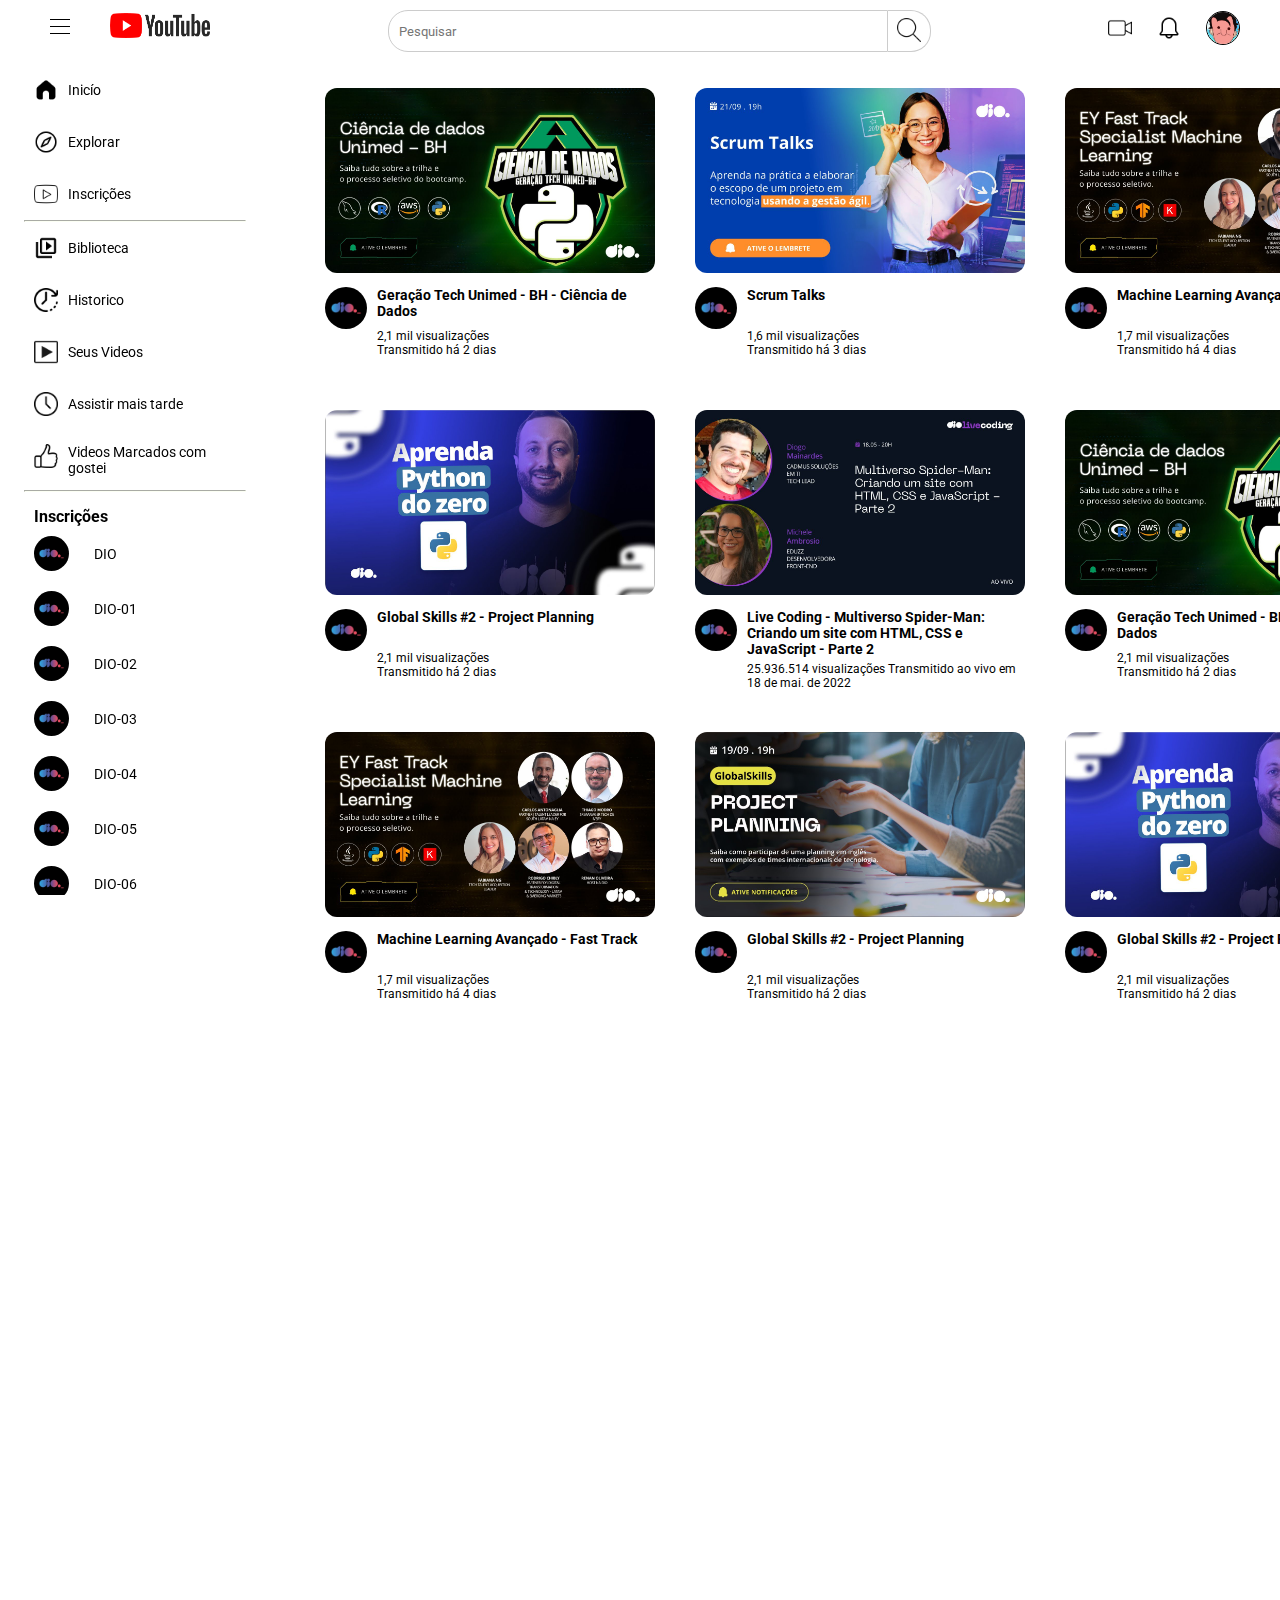
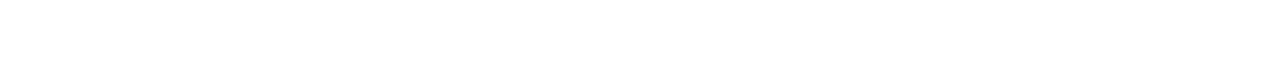
==== Desafio Youtube Homepage/index.html @ 8edd68be "Add files via upload" ====
<!DOCTYPE html>
<html>
<head>
    <title>Youtube</title>
    <link rel="icon" href="images/youtube.png">
    <link rel="stylesheet" href="style.css">
</head>
<body>
    <header>
        <div class="menu-icon">
            <div class="bar"></div>
            <div class="bar"></div>
            <div class="bar"></div>
        </div>
        <div class="logo">
            <a href="https://www.youtube.com">
                <img src="images/yt_logo_rgb_light.png" alt="">
            </a>
        </div>
        <div class="search-bar">
            <input type="text" class="search-input" placeholder="Pesquisar">
            <button class="search-button">
              <img src="images/loupe.png" alt="">
            </button>
          </div>
          <div class="container-icons">
            <img src="images/video-camera.png" alt="">
            <img src="images/bell.png" alt="">
            <div id="profile">
                <img src="images/profile.jpg" alt="">
            </div>
          </div>


    </header>
    <aside class="side-bar">
        
        <div id="home">
            <img src="images/Icons/Home-button.png" alt="home-icon" width="24px" height="24px">
            <p>Inicío</p>
        </div>

        <div id="explore">
            <img src="images/Icons/Explore-icon.png" alt="explore-icon" width="24px" height="24px">
            <p>Explorar</p>
        </div>

        <div id="subscriptions">
            <img src="images/Icons/Inscricoes-icon.png" alt="subs-icon" width="24px" height="24px">
            <p>Inscrições</p>
        </div>

        <hr id="hr1">

        <div id="library">
            <img src="images/Icons/Biblioteca-icon.png" alt="music-icon" width="24px" height="24px">
            <p>Biblioteca</p>
        </div>

        <div id="history">
            <img src="images/Icons/history-icon.png" alt="music-icon" width="24px" height="24px">
            <p>Historico</p>
        </div>

        <div id="your-videos">
            <img src="images/Icons/Play-icon.png" alt="music-icon" width="24px" height="24px">
            <p>Seus Videos</p>
        </div>

        <div id="watch-later">
            <img src="images/Icons/Clock-icon.png" alt="music-icon" width="24px" height="24px">
            <p>Assistir mais tarde</p>
        </div>

        <div id="liked">
            <img src="images/Like-button.png" alt="music-icon" width="24px" height="24px">
            <p>Videos Marcados com gostei</p>
        </div>
        <hr id="hr1">

        <div id="subsbar">
            <p>Inscrições</p>
        </div>
        <a href="https://www.youtube.com/@diomakethechange">
            <div class="channels">
                <img src="images/DIO-logo.png" alt="music-icon" width="35px" height="35px">
                <p>DIO</p>
            </div>
        </a>

        <a href="https://www.youtube.com/@diomakethechange">
            <div class="channels">
                <img src="images/DIO-logo.png" alt="music-icon" width="35px" height="35px">
                <p>DIO-01</p>
            </div>
        </a>
        <a href="https://www.youtube.com/@diomakethechange">
            <div class="channels">
                <img src="images/DIO-logo.png" alt="music-icon" width="35px" height="35px">
                <p>DIO-02</p>
            </div>
        </a>
        <a href="https://www.youtube.com/@diomakethechange">
            <div class="channels">
                <img src="images/DIO-logo.png" alt="music-icon" width="35px" height="35px">
                <p>DIO-03</p>
            </div>
        </a>

        <a href="https://www.youtube.com/@diomakethechange">
            <div class="channels">
                <img src="images/DIO-logo.png" alt="music-icon" width="35px" height="35px">
                <p>DIO-04</p>
            </div>
        </a>

        <a href="https://www.youtube.com/@diomakethechange">
            <div class="channels">
                <img src="images/DIO-logo.png" alt="music-icon" width="35px" height="35px">
                <p>DIO-05</p>
            </div>
        </a>

        <a href="https://www.youtube.com/@diomakethechange">
            <div class="channels">
                <img src="images/DIO-logo.png" alt="music-icon" width="35px" height="35px">
                <p>DIO-06</p>
            </div>
        </a>

        <a href="https://www.youtube.com/@diomakethechange">
            <div class="channels">
                <img src="images/DIO-logo.png" alt="music-icon" width="35px" height="35px">
                <p>DIO-07</p>
            </div>
        </a>

        <a href="https://www.youtube.com/@diomakethechange">
            <div class="channels">
                <img src="images/DIO-logo.png" alt="music-icon" width="35px" height="35px">
                <p>DIO-08</p>
            </div>
        </a>

        <a href="https://www.youtube.com/@diomakethechange">
            <div class="channels">
                <img src="images/DIO-logo.png" alt="music-icon" width="35px" height="35px">
                <p>DIO-09</p>
            </div>
        </a>
        <hr id="hr2">
        <footer>
            <span>Sobre</span>
            <span>Imprensa</span>
            <br>
            <span>Direitos autorais</span>
            <br>
            <span>Entre em contato</span>
            <br>
            <span>Criadores de conteúdo</span>
            <br>
            <span>Publicidade</span>
            <span>Desenvolvedores</span>
            <br>
            <br>
            <span>Termos</span>
            <span>Privacidade</span>
            <br>
            <span>Política e segurança</span>
            <br>
            <span>Como funciona o YouTube</span>
            <br>
            <span>Testar os novos recursos</span>
            <br>
            <br>
            <span id="copyright">©2023 Google LLC</span>
        </footer>
    </aside>
    <main>
        <div id="video-1">
            <a href="https://www.youtube.com/watch?v=PkEpHoXUkeM"><img  src="images/Thumbs/Unimed.png" alt="Unimed-Video" width="330px" height="185px"></a>
            <a href="https://www.youtube.com/@diomakethechange">
                <div class="info">
                    <img class="channel-logo-main-page" src="images/DIO-logo.png" alt="" width="42px" height="42px">
                    <p class="portrait-01">Geração Tech Unimed - BH - Ciência de Dados</p>
                    <span class="portrait-02">2,1 mil visualizações Transmitido há 2 dias</span>
                </div>
            </a>
        </div>
        <div id="video-2">
            <a href="https://www.youtube.com/watch?v=0kpfMxtX7M4"><img  src="images/Thumbs/Scrum.png" alt="Scrum-Video" width="330px" height="185px"></a>
            <a href="https://www.youtube.com/@diomakethechange">
                <div class="info">
                    <img class="channel-logo-main-page" src="images/DIO-logo.png" alt="" width="42px" height="42px">
                    <p class="portrait-01">Scrum Talks</p>
                    <span class="portrait-02">1,6 mil visualizações Transmitido há 3 dias</span>
                </div>
            </a>
        </div>
        <div id="video-3">
            <a href="https://www.youtube.com/watch?v=Ru9AyUPSNPk"><img  src="images/Thumbs/Machine.png" alt="Machine-video" width="330px" height="185px"></a>
            <a href="https://www.youtube.com/@diomakethechange">
                <div class="info">
                    <img class="channel-logo-main-page" src="images/DIO-logo.png" alt="" width="42px" height="42px">
                    <p class="portrait-01">Machine Learning Avançado - Fast Track</p>
                    <span class="portrait-02">1,7 mil visualizações Transmitido há 4 dias</span>
                </div>
            </a>
        </div>

        <div id="video-4">
            <a href="https://www.youtube.com/watch?v=gTYMAoX_27c"><img  src="images/Thumbs/Global.png" alt="Global-video" width="330px" height="185px"></a>
            <a href="https://www.youtube.com/@diomakethechange">
                <div class="info">
                    <img class="channel-logo-main-page" src="images/DIO-logo.png" alt="" width="42px" height="42px">
                    <p class="portrait-01">Global Skills #2 - Project Planning</p>
                    <span class="portrait-02">2,1 mil visualizações Transmitido há 2 dias</span>
                </div>
            </a>
        </div>

        <div id="video-5">
            <a href="https://www.youtube.com/watch?v=LWyxFrwSGoM"><img  src="images/Thumbs/Python.png" alt="Python-video" width="330px" height="185px"></a>
            <a href="https://www.youtube.com/@diomakethechange">
                <div class="info">
                    <img class="channel-logo-main-page" src="images/DIO-logo.png" alt="" width="42px" height="42px">
                    <p class="portrait-01">Global Skills #2 - Project Planning</p>
                    <span class="portrait-02">2,1 mil visualizações Transmitido há 2 dias</span>
                </div>
            </a>
        </div>

        <div id="video-6">
            <a href="https://www.youtube.com/watch?v=0IY5TJwAbcQ&t=2s"><img  src="images/Thumbs/Multiverso-DIO.png" alt="Multiverso-video" width="330px" height="185px"></a>
            <a href="https://www.youtube.com/@diomakethechange">
                <div class="info">
                    <img class="channel-logo-main-page" src="images/DIO-logo.png" alt="" width="42px" height="42px">
                    <p>Live Coding - Multiverso Spider-Man: Criando um site com HTML, CSS e JavaScript - Parte 2</p>
                    <span class="portrait-02">25.936.514 visualizações  Transmitido ao vivo em 18 de mai. de 2022</span>
                </div>
            </a>
        </div>

        <div id="video-7">
            <a href="https://www.youtube.com/watch?v=PkEpHoXUkeM"><img  src="images/Thumbs/Unimed.png" alt="Unimed-Video" width="330px" height="185px"></a>
            <a href="https://www.youtube.com/@diomakethechange">
                <div class="info">
                    <img class="channel-logo-main-page" src="images/DIO-logo.png" alt="" width="42px" height="42px">
                    <p class="portrait-01">Geração Tech Unimed - BH - Ciência de Dados</p>
                    <span class="portrait-02">2,1 mil visualizações Transmitido há 2 dias</span>
                </div>
            </a>
        </div>

        <div id="video-8">
            <a href="https://www.youtube.com/watch?v=0kpfMxtX7M4"><img  src="images/Thumbs/Scrum.png" alt="Scrum-Video" width="330px" height="185px"></a>
            <a href="https://www.youtube.com/@diomakethechange">
                <div class="info">
                    <img class="channel-logo-main-page" src="images/DIO-logo.png" alt="" width="42px" height="42px">
                    <p class="portrait-01">Scrum Talks</p>
                    <span class="portrait-02">1,6 mil visualizações Transmitido há 3 dias</span>
                </div>
            </a>
        </div>

        <div id="video-9">
            <a href="https://www.youtube.com/watch?v=Ru9AyUPSNPk"><img  src="images/Thumbs/Machine.png" alt="Machine-video" width="330px" height="185px"></a>
            <a href="https://www.youtube.com/@diomakethechange">
                <div class="info">
                    <img class="channel-logo-main-page" src="images/DIO-logo.png" alt="" width="42px" height="42px">
                    <p class="portrait-01">Machine Learning Avançado - Fast Track</p>
                    <span class="portrait-02">1,7 mil visualizações Transmitido há 4 dias</span>
                </div>
            </a>
        </div>

        <div id="video-10">
            <a href="https://www.youtube.com/watch?v=gTYMAoX_27c"><img  src="images/Thumbs/Global.png" alt="Global-video" width="330px" height="185px"></a>
            <a href="https://www.youtube.com/@diomakethechange">
                <div class="info">
                    <img class="channel-logo-main-page" src="images/DIO-logo.png" alt="" width="42px" height="42px">
                    <p class="portrait-01">Global Skills #2 - Project Planning</p>
                    <span class="portrait-02">2,1 mil visualizações Transmitido há 2 dias</span>
                </div>
            </a>
        </div>

        <div id="video-11">
            <a href="https://www.youtube.com/watch?v=LWyxFrwSGoM"><img  src="images/Thumbs/Python.png" alt="Python-video" width="330px" height="185px"></a>
            <a href="https://www.youtube.com/@diomakethechange">
                <div class="info">
                    <img class="channel-logo-main-page" src="images/DIO-logo.png" alt="" width="42px" height="42px">
                    <p class="portrait-01">Global Skills #2 - Project Planning</p>
                    <span class="portrait-02">2,1 mil visualizações Transmitido há 2 dias</span>
                </div>
            </a>
        </div>

        <div id="video-12">
            <a href="https://www.youtube.com/watch?v=0IY5TJwAbcQ&t=2s"><img  src="images/Thumbs/Multiverso-DIO.png" alt="Multiverso-video" width="330px" height="185px"></a>
            <a href="https://www.youtube.com/@diomakethechange">
                <div class="info">
                    <img class="channel-logo-main-page" src="images/DIO-logo.png" alt="" width="42px" height="42px">
                    <p>Live Coding - Multiverso Spider-Man: Criando um site com HTML, CSS e JavaScript - Parte 2</p>
                    <span class="portrait-02">25.936.514 visualizações  Transmitido ao vivo em 18 de mai. de 2022</span>
                </div>
            </a>
        </div>
    </main>

    
        
    
     
</body>
</html>
---- Desafio Youtube Homepage/style.css ----
@import url('https://fonts.googleapis.com/css2?family=Press+Start+2P&family=Raleway:wght@400;600;700;900&family=Roboto:wght@400;500;700;900&display=swap');
/*
Sumario
HEADER-16
MENU -32
LOGO - 60
SEARCH-BAR - 73
ICONES - linha 124
SIDE-BAR - linha 154
MAIN - linha 377
*/
*{
    margin: 0;
    box-sizing: border-box;
    font-family: 'Roboto', sans-serif;
}

header{
    height: 56px;
    display: flex;
    justify-content: space-between;
    position: sticky;
    top: 0;
    left: 0;
    background-color: white;
    
    
}
a{
    text-decoration: none;
    color: black;
}
/* INICIO MENU*/
.menu-icon{
    
    width: 40px;
    height: 40px;
    display: flex;
    flex-direction: column;
    justify-content: center;
    align-items: center;
    margin-top: 6px;
    margin-left: 40px;
    cursor: pointer;
    padding-bottom: 6px;
}
.bar{
    border-top: 1px solid black;
    margin-top: 6px;
    width: 20px;
    
    
}
.menu-icon:hover{
    background-color: rgb(219, 218, 218);
    border-radius: 20px;
    
}
/* FIM MENU*/

/* INICIO LOGO*/
.logo{
    margin-top: 13px;
    margin-left: 30px;
    
}
.logo a img{
    width: 100px;
    height: 25px;
    
}
/* FIM MENU*/

/* INICIO SEARCH-BAR*/
.search-bar {
    display: flex;
    align-items: center;
    justify-content: center;
    margin-top: 6px;
    flex-grow: 1;
}


.search-input{
    width: 500px;
    height: 42px;
    border: none;
    outline: none;
    border-radius: 20px 0 0 20px;
    border: 1px solid #CCCCCC;
    padding-left: 10px;
    transition: all 0.3s;
}
.search-input:focus-within {
    border-color: #1E90FF;
    width: 550px;
    background-size: 20px;
    background-image: url(images/loupe.png);
    background-repeat: no-repeat;
    background-position: 10px center;
    padding-left: 40px;
    
}

.search-button {
    background-color: white;
    border: none;
    cursor: pointer;
    border-radius: 0 20px 20px 0;
    border-top: 1px solid #CCCCCC;
    border-right: 1px solid #CCCCCC;
    border-bottom: 1px solid #CCCCCC;
     
}
.search-button img{
    width: 30px;
    height: 35px;
    background-size: cover;
    object-fit: contain;
    padding: 3px;
    
    
    
}
/* FIM SEARCH-BAR*/

/* INICIO ICONES*/
.container-icons {
    display: flex;
    flex-direction: row;
    align-items: center;
    margin-left: auto;
    padding-right: 40px;
    
  }
.container-icons img{
    width: 24px;
    height: 24px;
    margin-right: 25px;
    cursor: pointer;
}
#profile {
    width: 34px;
    height: 34px;
    border: 1px solid black;
    border-radius: 50px;
    overflow: hidden;
}

#profile img {
    width: 100%;
    height: 100%;
}
/* FIM ICONES*/

/* INICIO SIDE-BAR */
.side-bar {
    position: fixed;
    top: 40px;
    left: 0;
    display: flex;
    height: 95vh;
    width: 270px;
    padding: 24px;
    flex-direction: column;
    overflow-y: auto; 
}
  
.side-bar:hover {
    overflow-y: scroll; 
}
  
.side-bar::-webkit-scrollbar {
    width: 8px; 
    border-radius: 8px;
}
  
.side-bar::-webkit-scrollbar-thumb {
    background: #888; 
    border-radius: 8px;
}
  
.side-bar::-webkit-scrollbar-thumb:hover {
    background: #555; 
}
#hr1{
    border-color: rgb(252, 255, 244);
}
#hr2{
    border-color: rgb(252, 255, 244);
    margin-bottom: 10px;
}
#home{
    display: flex;
    flex-direction: row;
    padding: 10px 10px;
    margin: 4px 0 4px 0;
    cursor: pointer;
}
#home p{
    align-self: center;
    margin-left: 10px;
    font-size: .85rem;
}
#home:hover{
    background-color: rgb(233, 234, 231);
    border-radius: 15px;
}
#explore{
    display: flex;
    flex-direction: row;
    padding: 10px 10px;
    margin: 4px 0 4px 0;
    cursor: pointer;
}
#explore p{
    align-self: center;
    margin-left: 10px;
    font-size: .85rem;
}
#explore:hover{
    background-color: rgb(233, 234, 231);
    border-radius: 15px;
}
#subscriptions{
    display: flex;
    flex-direction: row;
    padding: 10px 10px;
    margin: 4px 0 4px 0;
    cursor: pointer;
}
#subscriptions p{
    align-self: center;
    margin-left: 10px;
    font-size: .85rem;
}
#subscriptions:hover{
    background-color: rgb(233, 234, 231);
    border-radius: 15px;
}
#library{
    display: flex;
    flex-direction: row;
    padding: 10px 10px;
    margin: 4px 0 4px 0;
    cursor: pointer;
}
#library p{
    align-self: center;
    margin-left: 10px;
    font-size: .85rem;
}
#library:hover{
    background-color: rgb(233, 234, 231);
    border-radius: 15px;
}
#history{
    display: flex;
    flex-direction: row;
    padding: 10px 10px;
    margin: 4px 0 4px 0;
    cursor: pointer;
}
#history p{
    align-self: center;
    margin-left: 10px;
    font-size: .85rem;
}
#history:hover{
    background-color: rgb(233, 234, 231);
    border-radius: 15px;
}
#your-videos{
    display: flex;
    flex-direction: row;
    padding: 10px 10px;
    margin: 4px 0 4px 0;
    cursor: pointer;
}
#your-videos p{
    align-self: center;
    margin-left: 10px;
    font-size: .85rem;
}
#your-videos:hover{
    background-color: rgb(233, 234, 231);
    border-radius: 15px;
}
#watch-later{
    display: flex;
    flex-direction: row;
    padding: 10px 10px;
    margin: 4px 0 4px 0;
    cursor: pointer;
}
#watch-later p{
    align-self: center;
    margin-left: 10px;
    font-size: .85rem;
}
#watch-later:hover{
    background-color: rgb(233, 234, 231);
    border-radius: 15px;
}
#liked{
    display: flex;
    flex-direction: row;
    padding: 10px 10px;
    margin: 4px 0 4px 0;
    cursor: pointer;
}
#liked p{
    align-self: center;
    margin-left: 10px;
    font-size: .85rem;
}
#liked:hover{
    background-color: rgb(233, 234, 231);
    border-radius: 15px;
}
details {
    margin-left: 16px;
    margin: 4px 0 4px 0;
    padding: 10px 10px;
    
}
details:hover{
    background-color: rgb(233, 234, 231);
    border-radius: 15px;
}

details p{
    margin-top: 15px;
    align-self: center;
    margin-bottom: 6px;
}


#subsbar{
    display: flex;
}
#subsbar p{
    margin:15px 0 0 10px;
    font-weight: bold;
    
    
}
.channels{
    display: flex;
    flex-direction: row;
    padding: 10px 10px;
    
    cursor: pointer;
    
}
.channels img {
    border-radius: 30px;
}
.channels p{
    align-self: center;
    margin-left: 25px;
    font-size: .85rem;
}
.channels:hover{
    background-color: rgb(233, 234, 231);
    border-radius: 15px;
}

.side-bar footer span{
    margin: 15px 0 0 10px;
    color: #606060;
    cursor: pointer;
    font-weight: 500;
    font-size: 13px;
}

/* FIM SIDE-BAR */
/* INICIO MAIN */
main {
    
    margin: 32px 125px 0 325px;
    display: grid;
    grid-template-columns: repeat(4, 330px);
    grid-template-rows: repeat(5,282px);
    gap: 40px;
    
  }
main a img {
    border-radius: 12px;
}

.channel-logo-main-page{
    border-radius: 30px;
    
} 
.info{
    display: grid;
    margin: 10px 0 0 0 ;
    grid-template-columns: 52px 275px;
    grid-template-rows: auto 42px;
    
}
.info p {
    font-size: 14px;
    font-weight: bold;
    
}
.portrait-02{
    grid-column: 2/3;
    grid-row: 2/2;
    font-size: 12px;
    width: 140px;
}
#video-6 span {
    margin-top: 5px;
    width: 100%;
}
#video-12 span {
    margin-top: 5px;
    width: 100%;
}
/* FIM MAIN */
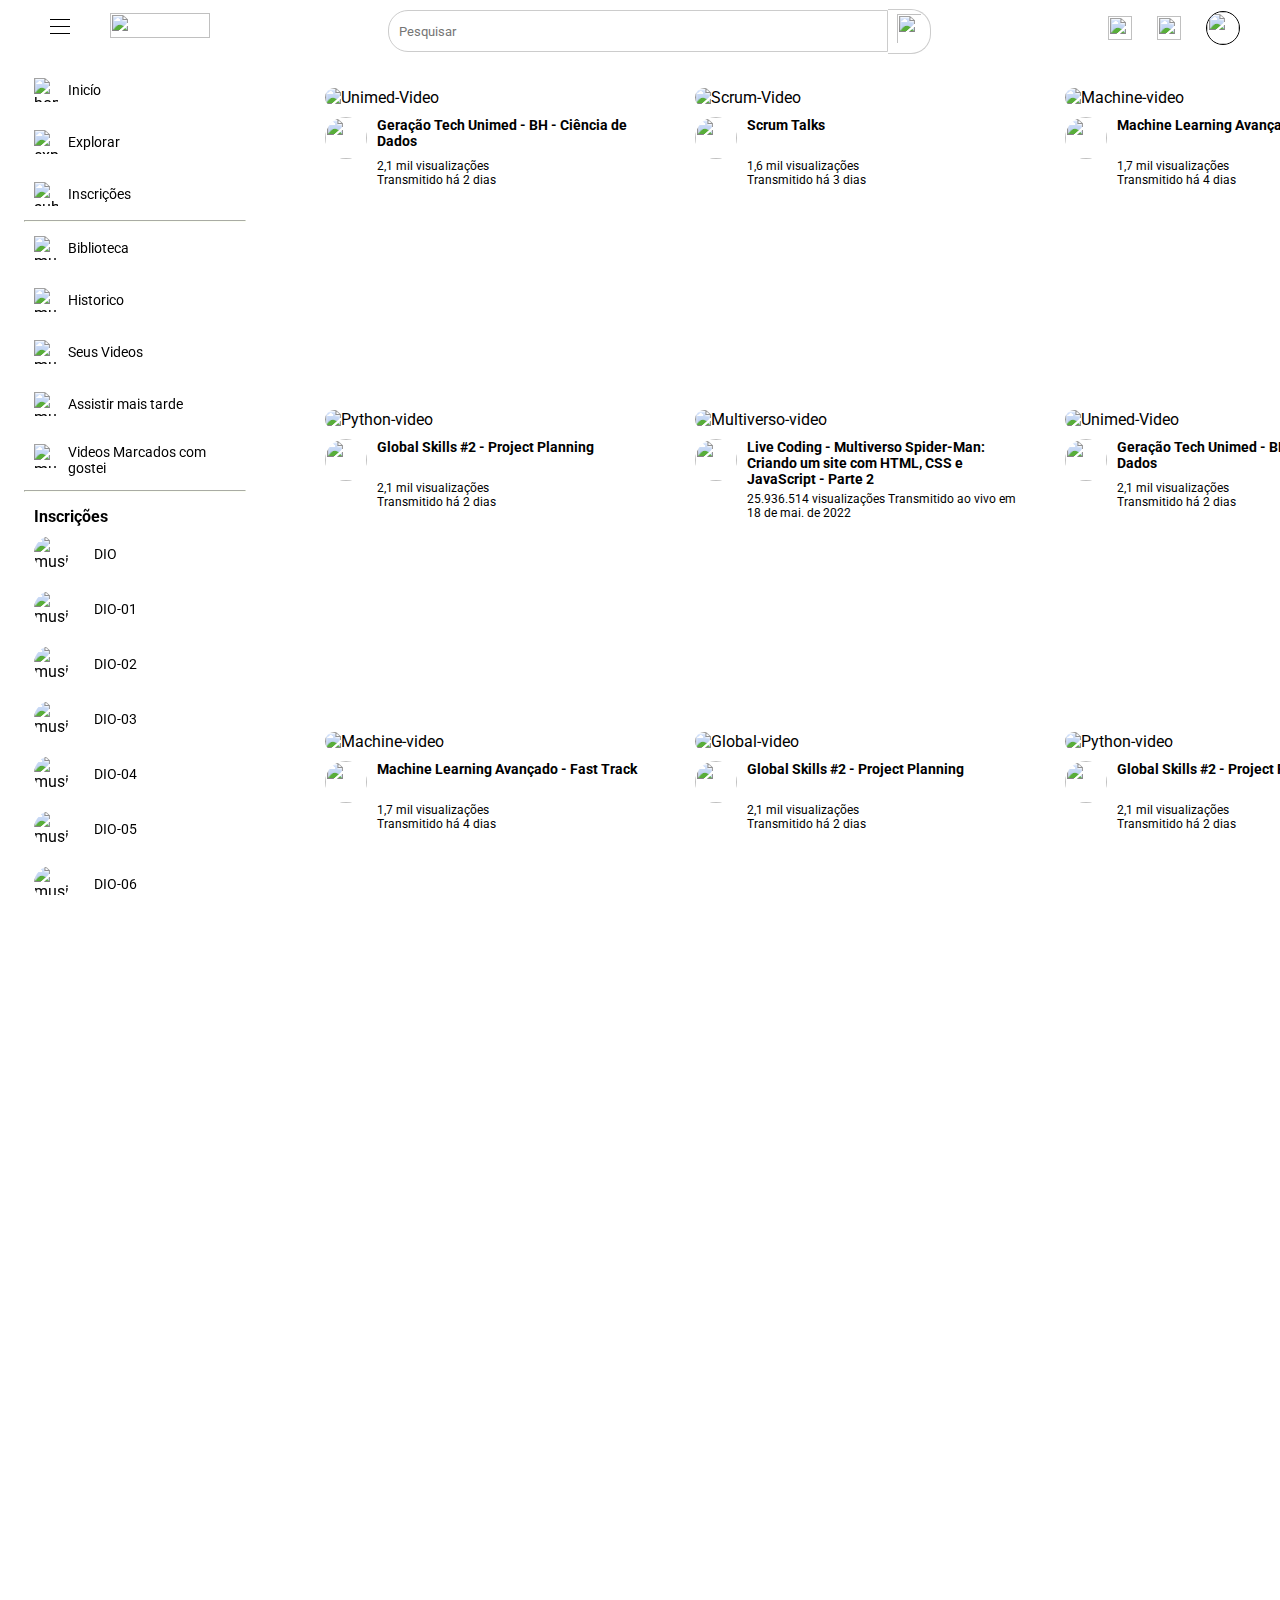
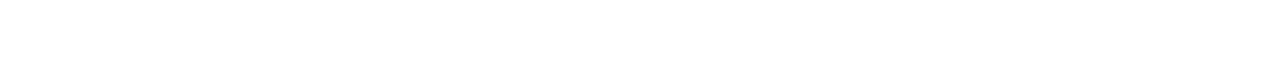
==== commit 6669a200: "Update index.html" ====
--- a/Desafio Youtube Homepage/index.html
+++ b/Desafio Youtube Homepage/index.html
@@ -2,7 +2,7 @@
 <html>
 <head>
     <title>Youtube</title>
-    <link rel="icon" href="images/youtube.png">
+    <link rel="icon" href="assets/assets/images/youtube.png">
     <link rel="stylesheet" href="style.css">
 </head>
 <body>
@@ -14,20 +14,20 @@
         </div>
         <div class="logo">
             <a href="https://www.youtube.com">
-                <img src="images/yt_logo_rgb_light.png" alt="">
+                <img src="assets/images/yt_logo_rgb_light.png" alt="">
             </a>
         </div>
         <div class="search-bar">
             <input type="text" class="search-input" placeholder="Pesquisar">
             <button class="search-button">
-              <img src="images/loupe.png" alt="">
+              <img src="assets/images/loupe.png" alt="">
             </button>
           </div>
           <div class="container-icons">
-            <img src="images/video-camera.png" alt="">
-            <img src="images/bell.png" alt="">
+            <img src="assets/images/video-camera.png" alt="">
+            <img src="assets/images/bell.png" alt="">
             <div id="profile">
-                <img src="images/profile.jpg" alt="">
+                <img src="assets/images/profile.jpg" alt="">
             </div>
           </div>
 
@@ -36,44 +36,44 @@
     <aside class="side-bar">
         
         <div id="home">
-            <img src="images/Icons/Home-button.png" alt="home-icon" width="24px" height="24px">
+            <img src="assets/images/Icons/Home-button.png" alt="home-icon" width="24px" height="24px">
             <p>Inicío</p>
         </div>
 
         <div id="explore">
-            <img src="images/Icons/Explore-icon.png" alt="explore-icon" width="24px" height="24px">
+            <img src="assets/images/Icons/Explore-icon.png" alt="explore-icon" width="24px" height="24px">
             <p>Explorar</p>
         </div>
 
         <div id="subscriptions">
-            <img src="images/Icons/Inscricoes-icon.png" alt="subs-icon" width="24px" height="24px">
+            <img src="assets/images/Icons/Inscricoes-icon.png" alt="subs-icon" width="24px" height="24px">
             <p>Inscrições</p>
         </div>
 
         <hr id="hr1">
 
         <div id="library">
-            <img src="images/Icons/Biblioteca-icon.png" alt="music-icon" width="24px" height="24px">
+            <img src="assets/images/Icons/Biblioteca-icon.png" alt="music-icon" width="24px" height="24px">
             <p>Biblioteca</p>
         </div>
 
         <div id="history">
-            <img src="images/Icons/history-icon.png" alt="music-icon" width="24px" height="24px">
+            <img src="assets/images/Icons/history-icon.png" alt="music-icon" width="24px" height="24px">
             <p>Historico</p>
         </div>
 
         <div id="your-videos">
-            <img src="images/Icons/Play-icon.png" alt="music-icon" width="24px" height="24px">
+            <img src="assets/images/Icons/Play-icon.png" alt="music-icon" width="24px" height="24px">
             <p>Seus Videos</p>
         </div>
 
         <div id="watch-later">
-            <img src="images/Icons/Clock-icon.png" alt="music-icon" width="24px" height="24px">
+            <img src="assets/images/Icons/Clock-icon.png" alt="music-icon" width="24px" height="24px">
             <p>Assistir mais tarde</p>
         </div>
 
         <div id="liked">
-            <img src="images/Like-button.png" alt="music-icon" width="24px" height="24px">
+            <img src="assets/images/Like-button.png" alt="music-icon" width="24px" height="24px">
             <p>Videos Marcados com gostei</p>
         </div>
         <hr id="hr1">
@@ -83,68 +83,68 @@
         </div>
         <a href="https://www.youtube.com/@diomakethechange">
             <div class="channels">
-                <img src="images/DIO-logo.png" alt="music-icon" width="35px" height="35px">
+                <img src="assets/images/DIO-logo.png" alt="music-icon" width="35px" height="35px">
                 <p>DIO</p>
             </div>
         </a>
 
         <a href="https://www.youtube.com/@diomakethechange">
             <div class="channels">
-                <img src="images/DIO-logo.png" alt="music-icon" width="35px" height="35px">
+                <img src="assets/images/DIO-logo.png" alt="music-icon" width="35px" height="35px">
                 <p>DIO-01</p>
             </div>
         </a>
         <a href="https://www.youtube.com/@diomakethechange">
             <div class="channels">
-                <img src="images/DIO-logo.png" alt="music-icon" width="35px" height="35px">
+                <img src="assets/images/DIO-logo.png" alt="music-icon" width="35px" height="35px">
                 <p>DIO-02</p>
             </div>
         </a>
         <a href="https://www.youtube.com/@diomakethechange">
             <div class="channels">
-                <img src="images/DIO-logo.png" alt="music-icon" width="35px" height="35px">
+                <img src="assets/images/DIO-logo.png" alt="music-icon" width="35px" height="35px">
                 <p>DIO-03</p>
             </div>
         </a>
 
         <a href="https://www.youtube.com/@diomakethechange">
             <div class="channels">
-                <img src="images/DIO-logo.png" alt="music-icon" width="35px" height="35px">
+                <img src="assets/images/DIO-logo.png" alt="music-icon" width="35px" height="35px">
                 <p>DIO-04</p>
             </div>
         </a>
 
         <a href="https://www.youtube.com/@diomakethechange">
             <div class="channels">
-                <img src="images/DIO-logo.png" alt="music-icon" width="35px" height="35px">
+                <img src="assets/images/DIO-logo.png" alt="music-icon" width="35px" height="35px">
                 <p>DIO-05</p>
             </div>
         </a>
 
         <a href="https://www.youtube.com/@diomakethechange">
             <div class="channels">
-                <img src="images/DIO-logo.png" alt="music-icon" width="35px" height="35px">
+                <img src="assets/images/DIO-logo.png" alt="music-icon" width="35px" height="35px">
                 <p>DIO-06</p>
             </div>
         </a>
 
         <a href="https://www.youtube.com/@diomakethechange">
             <div class="channels">
-                <img src="images/DIO-logo.png" alt="music-icon" width="35px" height="35px">
+                <img src="assets/images/DIO-logo.png" alt="music-icon" width="35px" height="35px">
                 <p>DIO-07</p>
             </div>
         </a>
 
         <a href="https://www.youtube.com/@diomakethechange">
             <div class="channels">
-                <img src="images/DIO-logo.png" alt="music-icon" width="35px" height="35px">
+                <img src="assets/images/DIO-logo.png" alt="music-icon" width="35px" height="35px">
                 <p>DIO-08</p>
             </div>
         </a>
 
         <a href="https://www.youtube.com/@diomakethechange">
             <div class="channels">
-                <img src="images/DIO-logo.png" alt="music-icon" width="35px" height="35px">
+                <img src="assets/images/DIO-logo.png" alt="music-icon" width="35px" height="35px">
                 <p>DIO-09</p>
             </div>
         </a>
@@ -178,30 +178,30 @@
     </aside>
     <main>
         <div id="video-1">
-            <a href="https://www.youtube.com/watch?v=PkEpHoXUkeM"><img  src="images/Thumbs/Unimed.png" alt="Unimed-Video" width="330px" height="185px"></a>
-            <a href="https://www.youtube.com/@diomakethechange">
-                <div class="info">
-                    <img class="channel-logo-main-page" src="images/DIO-logo.png" alt="" width="42px" height="42px">
+            <a href="https://www.youtube.com/watch?v=PkEpHoXUkeM"><img  src="assets/images/Thumbs/Unimed.png" alt="Unimed-Video" width="330px" height="185px"></a>
+            <a href="https://www.youtube.com/@diomakethechange">
+                <div class="info">
+                    <img class="channel-logo-main-page" src="assets/images/DIO-logo.png" alt="" width="42px" height="42px">
                     <p class="portrait-01">Geração Tech Unimed - BH - Ciência de Dados</p>
                     <span class="portrait-02">2,1 mil visualizações Transmitido há 2 dias</span>
                 </div>
             </a>
         </div>
         <div id="video-2">
-            <a href="https://www.youtube.com/watch?v=0kpfMxtX7M4"><img  src="images/Thumbs/Scrum.png" alt="Scrum-Video" width="330px" height="185px"></a>
-            <a href="https://www.youtube.com/@diomakethechange">
-                <div class="info">
-                    <img class="channel-logo-main-page" src="images/DIO-logo.png" alt="" width="42px" height="42px">
+            <a href="https://www.youtube.com/watch?v=0kpfMxtX7M4"><img  src="assets/images/Thumbs/Scrum.png" alt="Scrum-Video" width="330px" height="185px"></a>
+            <a href="https://www.youtube.com/@diomakethechange">
+                <div class="info">
+                    <img class="channel-logo-main-page" src="assets/images/DIO-logo.png" alt="" width="42px" height="42px">
                     <p class="portrait-01">Scrum Talks</p>
                     <span class="portrait-02">1,6 mil visualizações Transmitido há 3 dias</span>
                 </div>
             </a>
         </div>
         <div id="video-3">
-            <a href="https://www.youtube.com/watch?v=Ru9AyUPSNPk"><img  src="images/Thumbs/Machine.png" alt="Machine-video" width="330px" height="185px"></a>
-            <a href="https://www.youtube.com/@diomakethechange">
-                <div class="info">
-                    <img class="channel-logo-main-page" src="images/DIO-logo.png" alt="" width="42px" height="42px">
+            <a href="https://www.youtube.com/watch?v=Ru9AyUPSNPk"><img  src="assets/images/Thumbs/Machine.png" alt="Machine-video" width="330px" height="185px"></a>
+            <a href="https://www.youtube.com/@diomakethechange">
+                <div class="info">
+                    <img class="channel-logo-main-page" src="assets/images/DIO-logo.png" alt="" width="42px" height="42px">
                     <p class="portrait-01">Machine Learning Avançado - Fast Track</p>
                     <span class="portrait-02">1,7 mil visualizações Transmitido há 4 dias</span>
                 </div>
@@ -209,10 +209,10 @@
         </div>
 
         <div id="video-4">
-            <a href="https://www.youtube.com/watch?v=gTYMAoX_27c"><img  src="images/Thumbs/Global.png" alt="Global-video" width="330px" height="185px"></a>
-            <a href="https://www.youtube.com/@diomakethechange">
-                <div class="info">
-                    <img class="channel-logo-main-page" src="images/DIO-logo.png" alt="" width="42px" height="42px">
+            <a href="https://www.youtube.com/watch?v=gTYMAoX_27c"><img  src="assets/images/Thumbs/Global.png" alt="Global-video" width="330px" height="185px"></a>
+            <a href="https://www.youtube.com/@diomakethechange">
+                <div class="info">
+                    <img class="channel-logo-main-page" src="assets/images/DIO-logo.png" alt="" width="42px" height="42px">
                     <p class="portrait-01">Global Skills #2 - Project Planning</p>
                     <span class="portrait-02">2,1 mil visualizações Transmitido há 2 dias</span>
                 </div>
@@ -220,10 +220,10 @@
         </div>
 
         <div id="video-5">
-            <a href="https://www.youtube.com/watch?v=LWyxFrwSGoM"><img  src="images/Thumbs/Python.png" alt="Python-video" width="330px" height="185px"></a>
-            <a href="https://www.youtube.com/@diomakethechange">
-                <div class="info">
-                    <img class="channel-logo-main-page" src="images/DIO-logo.png" alt="" width="42px" height="42px">
+            <a href="https://www.youtube.com/watch?v=LWyxFrwSGoM"><img  src="assets/images/Thumbs/Python.png" alt="Python-video" width="330px" height="185px"></a>
+            <a href="https://www.youtube.com/@diomakethechange">
+                <div class="info">
+                    <img class="channel-logo-main-page" src="assets/images/DIO-logo.png" alt="" width="42px" height="42px">
                     <p class="portrait-01">Global Skills #2 - Project Planning</p>
                     <span class="portrait-02">2,1 mil visualizações Transmitido há 2 dias</span>
                 </div>
@@ -231,10 +231,10 @@
         </div>
 
         <div id="video-6">
-            <a href="https://www.youtube.com/watch?v=0IY5TJwAbcQ&t=2s"><img  src="images/Thumbs/Multiverso-DIO.png" alt="Multiverso-video" width="330px" height="185px"></a>
-            <a href="https://www.youtube.com/@diomakethechange">
-                <div class="info">
-                    <img class="channel-logo-main-page" src="images/DIO-logo.png" alt="" width="42px" height="42px">
+            <a href="https://www.youtube.com/watch?v=0IY5TJwAbcQ&t=2s"><img  src="assets/images/Thumbs/Multiverso-DIO.png" alt="Multiverso-video" width="330px" height="185px"></a>
+            <a href="https://www.youtube.com/@diomakethechange">
+                <div class="info">
+                    <img class="channel-logo-main-page" src="assets/images/DIO-logo.png" alt="" width="42px" height="42px">
                     <p>Live Coding - Multiverso Spider-Man: Criando um site com HTML, CSS e JavaScript - Parte 2</p>
                     <span class="portrait-02">25.936.514 visualizações  Transmitido ao vivo em 18 de mai. de 2022</span>
                 </div>
@@ -242,10 +242,10 @@
         </div>
 
         <div id="video-7">
-            <a href="https://www.youtube.com/watch?v=PkEpHoXUkeM"><img  src="images/Thumbs/Unimed.png" alt="Unimed-Video" width="330px" height="185px"></a>
-            <a href="https://www.youtube.com/@diomakethechange">
-                <div class="info">
-                    <img class="channel-logo-main-page" src="images/DIO-logo.png" alt="" width="42px" height="42px">
+            <a href="https://www.youtube.com/watch?v=PkEpHoXUkeM"><img  src="assets/images/Thumbs/Unimed.png" alt="Unimed-Video" width="330px" height="185px"></a>
+            <a href="https://www.youtube.com/@diomakethechange">
+                <div class="info">
+                    <img class="channel-logo-main-page" src="assets/images/DIO-logo.png" alt="" width="42px" height="42px">
                     <p class="portrait-01">Geração Tech Unimed - BH - Ciência de Dados</p>
                     <span class="portrait-02">2,1 mil visualizações Transmitido há 2 dias</span>
                 </div>
@@ -253,10 +253,10 @@
         </div>
 
         <div id="video-8">
-            <a href="https://www.youtube.com/watch?v=0kpfMxtX7M4"><img  src="images/Thumbs/Scrum.png" alt="Scrum-Video" width="330px" height="185px"></a>
-            <a href="https://www.youtube.com/@diomakethechange">
-                <div class="info">
-                    <img class="channel-logo-main-page" src="images/DIO-logo.png" alt="" width="42px" height="42px">
+            <a href="https://www.youtube.com/watch?v=0kpfMxtX7M4"><img  src="assets/images/Thumbs/Scrum.png" alt="Scrum-Video" width="330px" height="185px"></a>
+            <a href="https://www.youtube.com/@diomakethechange">
+                <div class="info">
+                    <img class="channel-logo-main-page" src="assets/images/DIO-logo.png" alt="" width="42px" height="42px">
                     <p class="portrait-01">Scrum Talks</p>
                     <span class="portrait-02">1,6 mil visualizações Transmitido há 3 dias</span>
                 </div>
@@ -264,10 +264,10 @@
         </div>
 
         <div id="video-9">
-            <a href="https://www.youtube.com/watch?v=Ru9AyUPSNPk"><img  src="images/Thumbs/Machine.png" alt="Machine-video" width="330px" height="185px"></a>
-            <a href="https://www.youtube.com/@diomakethechange">
-                <div class="info">
-                    <img class="channel-logo-main-page" src="images/DIO-logo.png" alt="" width="42px" height="42px">
+            <a href="https://www.youtube.com/watch?v=Ru9AyUPSNPk"><img  src="assets/images/Thumbs/Machine.png" alt="Machine-video" width="330px" height="185px"></a>
+            <a href="https://www.youtube.com/@diomakethechange">
+                <div class="info">
+                    <img class="channel-logo-main-page" src="assets/images/DIO-logo.png" alt="" width="42px" height="42px">
                     <p class="portrait-01">Machine Learning Avançado - Fast Track</p>
                     <span class="portrait-02">1,7 mil visualizações Transmitido há 4 dias</span>
                 </div>
@@ -275,10 +275,10 @@
         </div>
 
         <div id="video-10">
-            <a href="https://www.youtube.com/watch?v=gTYMAoX_27c"><img  src="images/Thumbs/Global.png" alt="Global-video" width="330px" height="185px"></a>
-            <a href="https://www.youtube.com/@diomakethechange">
-                <div class="info">
-                    <img class="channel-logo-main-page" src="images/DIO-logo.png" alt="" width="42px" height="42px">
+            <a href="https://www.youtube.com/watch?v=gTYMAoX_27c"><img  src="assets/images/Thumbs/Global.png" alt="Global-video" width="330px" height="185px"></a>
+            <a href="https://www.youtube.com/@diomakethechange">
+                <div class="info">
+                    <img class="channel-logo-main-page" src="assets/images/DIO-logo.png" alt="" width="42px" height="42px">
                     <p class="portrait-01">Global Skills #2 - Project Planning</p>
                     <span class="portrait-02">2,1 mil visualizações Transmitido há 2 dias</span>
                 </div>
@@ -286,10 +286,10 @@
         </div>
 
         <div id="video-11">
-            <a href="https://www.youtube.com/watch?v=LWyxFrwSGoM"><img  src="images/Thumbs/Python.png" alt="Python-video" width="330px" height="185px"></a>
-            <a href="https://www.youtube.com/@diomakethechange">
-                <div class="info">
-                    <img class="channel-logo-main-page" src="images/DIO-logo.png" alt="" width="42px" height="42px">
+            <a href="https://www.youtube.com/watch?v=LWyxFrwSGoM"><img  src="assets/images/Thumbs/Python.png" alt="Python-video" width="330px" height="185px"></a>
+            <a href="https://www.youtube.com/@diomakethechange">
+                <div class="info">
+                    <img class="channel-logo-main-page" src="assets/images/DIO-logo.png" alt="" width="42px" height="42px">
                     <p class="portrait-01">Global Skills #2 - Project Planning</p>
                     <span class="portrait-02">2,1 mil visualizações Transmitido há 2 dias</span>
                 </div>
@@ -297,10 +297,10 @@
         </div>
 
         <div id="video-12">
-            <a href="https://www.youtube.com/watch?v=0IY5TJwAbcQ&t=2s"><img  src="images/Thumbs/Multiverso-DIO.png" alt="Multiverso-video" width="330px" height="185px"></a>
-            <a href="https://www.youtube.com/@diomakethechange">
-                <div class="info">
-                    <img class="channel-logo-main-page" src="images/DIO-logo.png" alt="" width="42px" height="42px">
+            <a href="https://www.youtube.com/watch?v=0IY5TJwAbcQ&t=2s"><img  src="assets/images/Thumbs/Multiverso-DIO.png" alt="Multiverso-video" width="330px" height="185px"></a>
+            <a href="https://www.youtube.com/@diomakethechange">
+                <div class="info">
+                    <img class="channel-logo-main-page" src="assets/images/DIO-logo.png" alt="" width="42px" height="42px">
                     <p>Live Coding - Multiverso Spider-Man: Criando um site com HTML, CSS e JavaScript - Parte 2</p>
                     <span class="portrait-02">25.936.514 visualizações  Transmitido ao vivo em 18 de mai. de 2022</span>
                 </div>
@@ -313,4 +313,4 @@
     
      
 </body>
-</html>+</html>
